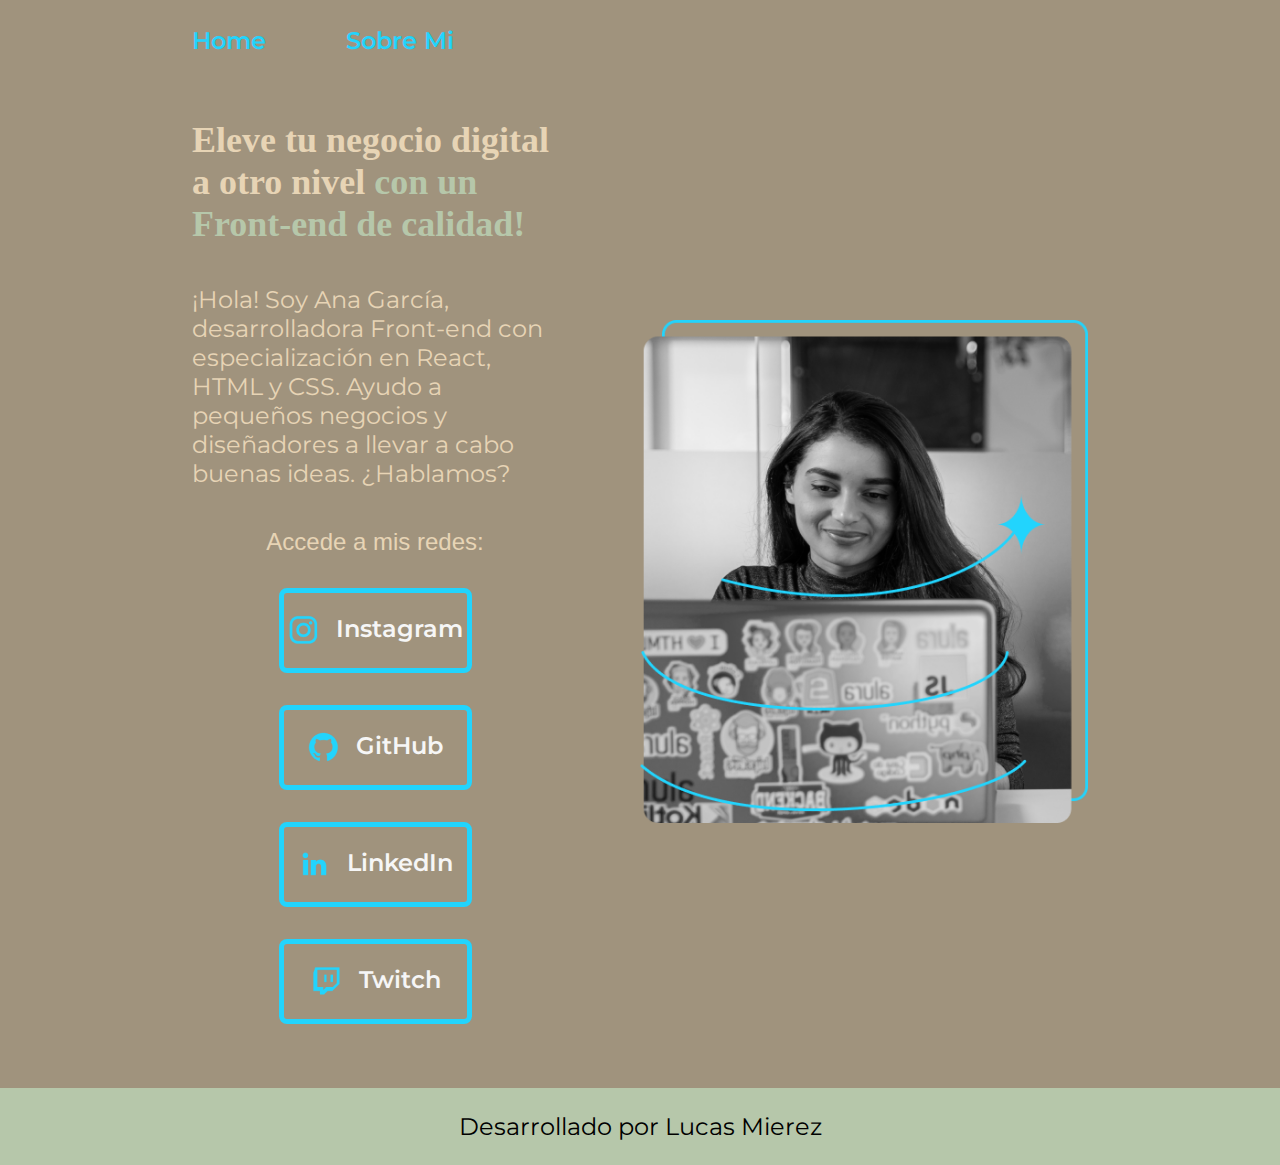
==== 2067-html-css-desarrollo-estructura-archivos-aula2/portafolio/index.html @ d5668f88 "primer commit" ====
<!DOCTYPE html>
<html lang="es">
  <head>
    <meta charset="UTF-8" />
    <meta name="viewport" content="width=device-width, initial-scale=1.0" />
    <title>Portafolio</title>
    <link rel="stylesheet" href="./style/styles.css">
  </head>
  <body>
    <header class="header">
      <nav class="header__menu">
        <a class="header__menu__link" href="index.html">Home</a>
        <a class="header__menu__link" href="about.html">Sobre Mi</a>
      </nav>
    </header>
    <main class="presentacion">
      <section class="presentacion__contenido">
        <h1 class="presentacion__contenido__titulo">
          Eleve tu negocio digital a otro nivel
          <strong class="tituloDestacado">con un Front-end de calidad!</strong>
        </h1>
        <p class="presentacion__contenido__texto">
          ¡Hola! Soy Ana García, desarrolladora Front-end con especialización en
          React, HTML y CSS. Ayudo a pequeños negocios y diseñadores a llevar a
          cabo buenas ideas. ¿Hablamos?
        </p>
        <div class="presentacion__enlaces">
          <h2 class="presentacion__enlaces__subtitulos">Accede a mis redes:</h2>
          <a
            class="presentacion__enlaces__link"
            href="https://www.instagram.com"
            ><img
              src="./assest/instagram.png"
              alt="icono de instagram"
            />Instagram</a
          >
          <a class="presentacion__enlaces__link" href="https://github.com"
            ><img src="./assest/github.png" alt="icono de github" /> GitHub</a
          >
          <a class="presentacion__enlaces__link" href="https://www.linkedin.com"><img src="./assest/linkedin.png" alt="icono de linkedIn"/> LinkedIn</a>
          <a class="presentacion__enlaces__link" href="https://www.twitch.tv"><img src="./assest/twitch.png" alt="icono de twitch"/> Twitch</a>
        </div>
      </section>
      <img class="presentacion__imagen" src="./assest/Imagem.png" alt="Imagen de Ana Garcia" />
    </main>
    <footer class="footer">
      <p>Desarrollado por Lucas Mierez</p>
    </footer>
  </body>
</html>
---- 2067-html-css-desarrollo-estructura-archivos-aula2/portafolio/style/styles.css ----
@import url('https://fonts.googleapis.com/css2?family=Krona+One&family=Montserrat:ital,wght@0,100..900;1,100..900&display=swap');

:root {
    --color-primario: #A0937D;
    --color-secundario: #E7D4B5;
    --color-terciario: #B6C7AA;
    --color-hover: #B6C7AA;

    --fuente-montserrat: "Montserrat", sans serif;
    --fuente-krona: "krona", sans serif;
}

* {
    padding: 0;
    margin: 0;

}

body {
    background-color: var(--color-primario);
    color: var(--color-secundario);
    box-sizing: border-box;
}

strong {
    color: #22D4FD;
}

.header {
    padding: 2% 0% 0% 15%;
}

.header__menu {
    display: flex;
    gap: 80px;
}

.header__menu__link {
    font-family: var(--fuente-montserrat);
    font-size: 1.5rem;
    font-weight: 600;
    color: #22D4FD;
    text-decoration: none;
}

.presentacion {
    display: flex;
    align-items: center;
    padding: 5% 15%;
    justify-content: space-between;
    gap: 82px;
}

.presentacion__contenido {
    width: 50%;
    display: flex;
    flex-direction: column;
    gap: 40px;
}

.presentacion__contenido__titulo {
    font-size: 2.25rem;
    font-family: var(--fuente-krona);
}

.tituloDestacado {
    color: var(--color-terciario);
}

.presentacion__contenido__texto {
    font-size: 1.5rem;
    font-family: var(--fuente-montserrat);
}

.presentacion__enlaces {
    display: flex;
    justify-content: space-between;
    flex-direction: column;
    align-items: center;
    gap: 32px;
}

.presentacion__enlaces__link {
    width: 50%;
    text-align: center;
    padding: 21.5px 0px;
    border-radius: 8px;
    font-family: var(--fuente-montserrat);
    font-size: 1.5rem;
    font-weight: 600;
    text-decoration: none;
    color: #f6f6f6;
    border: 5px solid #22D4FD;
    display: flex;
    justify-content: center;
    gap: 16px;
    
}

.presentacion__imagen {
    width: 50%;
}

.presentacion__enlaces__link:hover { /* :hover colorea un boton al pasar el cursor por encima */
    border: 2px solid #0000ff;
    background-color: #272727;
    cursor: pointer;
    padding: 3%;

}

.presentacion__enlaces__subtitulos {
    font-family: "krone One", sans-serif;
    font-size: 1.5rem;
    font-weight: 400;
}

.footer {
    background-color: #B6C7AA;
    padding: 24px;
    text-align: center;
    color: #000000;
    font-family: "Montserrat", sans-serif;
    font-size: 1.5rem;
    font-weight: 400;
}

@media (max-width: 1200px) {
    .header {
        padding: 10%;
    }

    .header__menu {
        justify-content: center;
    }

    .presentacion {
        flex-direction: column-reverse;
        padding: 5%;
    }

    .presentacion__contenido {
        width: auto;
    }
}
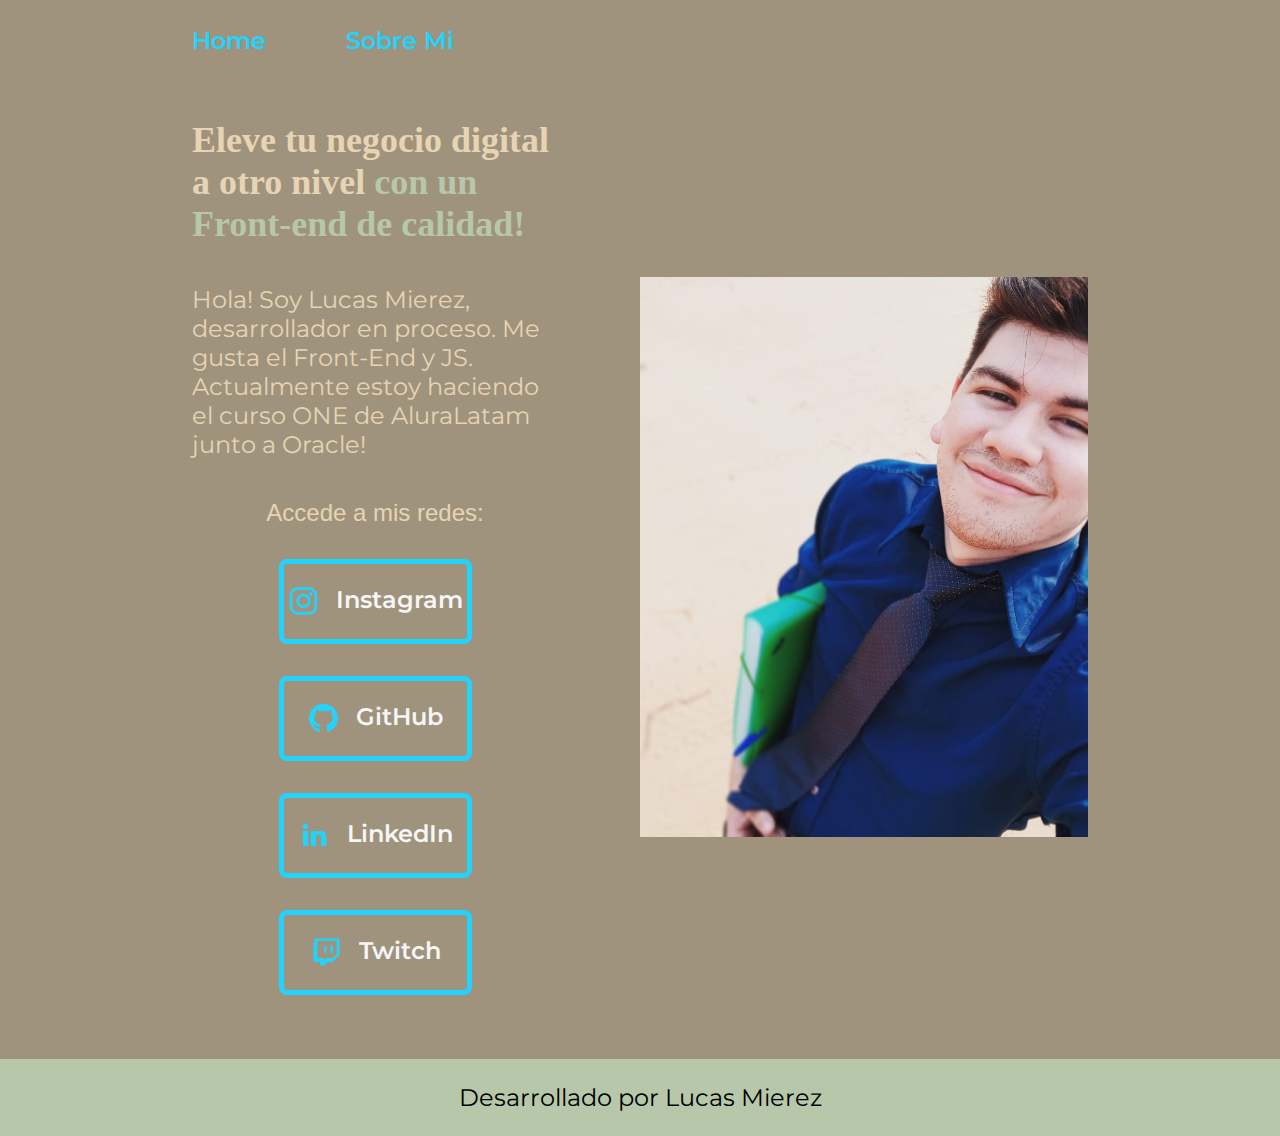
==== commit 0d677a1e: "cambios presentacion" ====
--- a/2067-html-css-desarrollo-estructura-archivos-aula2/portafolio/index.html
+++ b/2067-html-css-desarrollo-estructura-archivos-aula2/portafolio/index.html
@@ -20,9 +20,8 @@
           <strong class="tituloDestacado">con un Front-end de calidad!</strong>
         </h1>
         <p class="presentacion__contenido__texto">
-          ¡Hola! Soy Ana García, desarrolladora Front-end con especialización en
-          React, HTML y CSS. Ayudo a pequeños negocios y diseñadores a llevar a
-          cabo buenas ideas. ¿Hablamos?
+          Hola! Soy Lucas Mierez, desarrollador en proceso. Me gusta el Front-End y JS. Actualmente
+          estoy haciendo el curso ONE de AluraLatam junto a Oracle!
         </p>
         <div class="presentacion__enlaces">
           <h2 class="presentacion__enlaces__subtitulos">Accede a mis redes:</h2>
@@ -41,7 +40,7 @@
           <a class="presentacion__enlaces__link" href="https://www.twitch.tv"><img src="./assest/twitch.png" alt="icono de twitch"/> Twitch</a>
         </div>
       </section>
-      <img class="presentacion__imagen" src="./assest/Imagem.png" alt="Imagen de Ana Garcia" />
+      <img class="presentacion__imagen" src="./assest/foto-perfil.jpeg" alt="Imagen de Lucas Mierez" />
     </main>
     <footer class="footer">
       <p>Desarrollado por Lucas Mierez</p>
